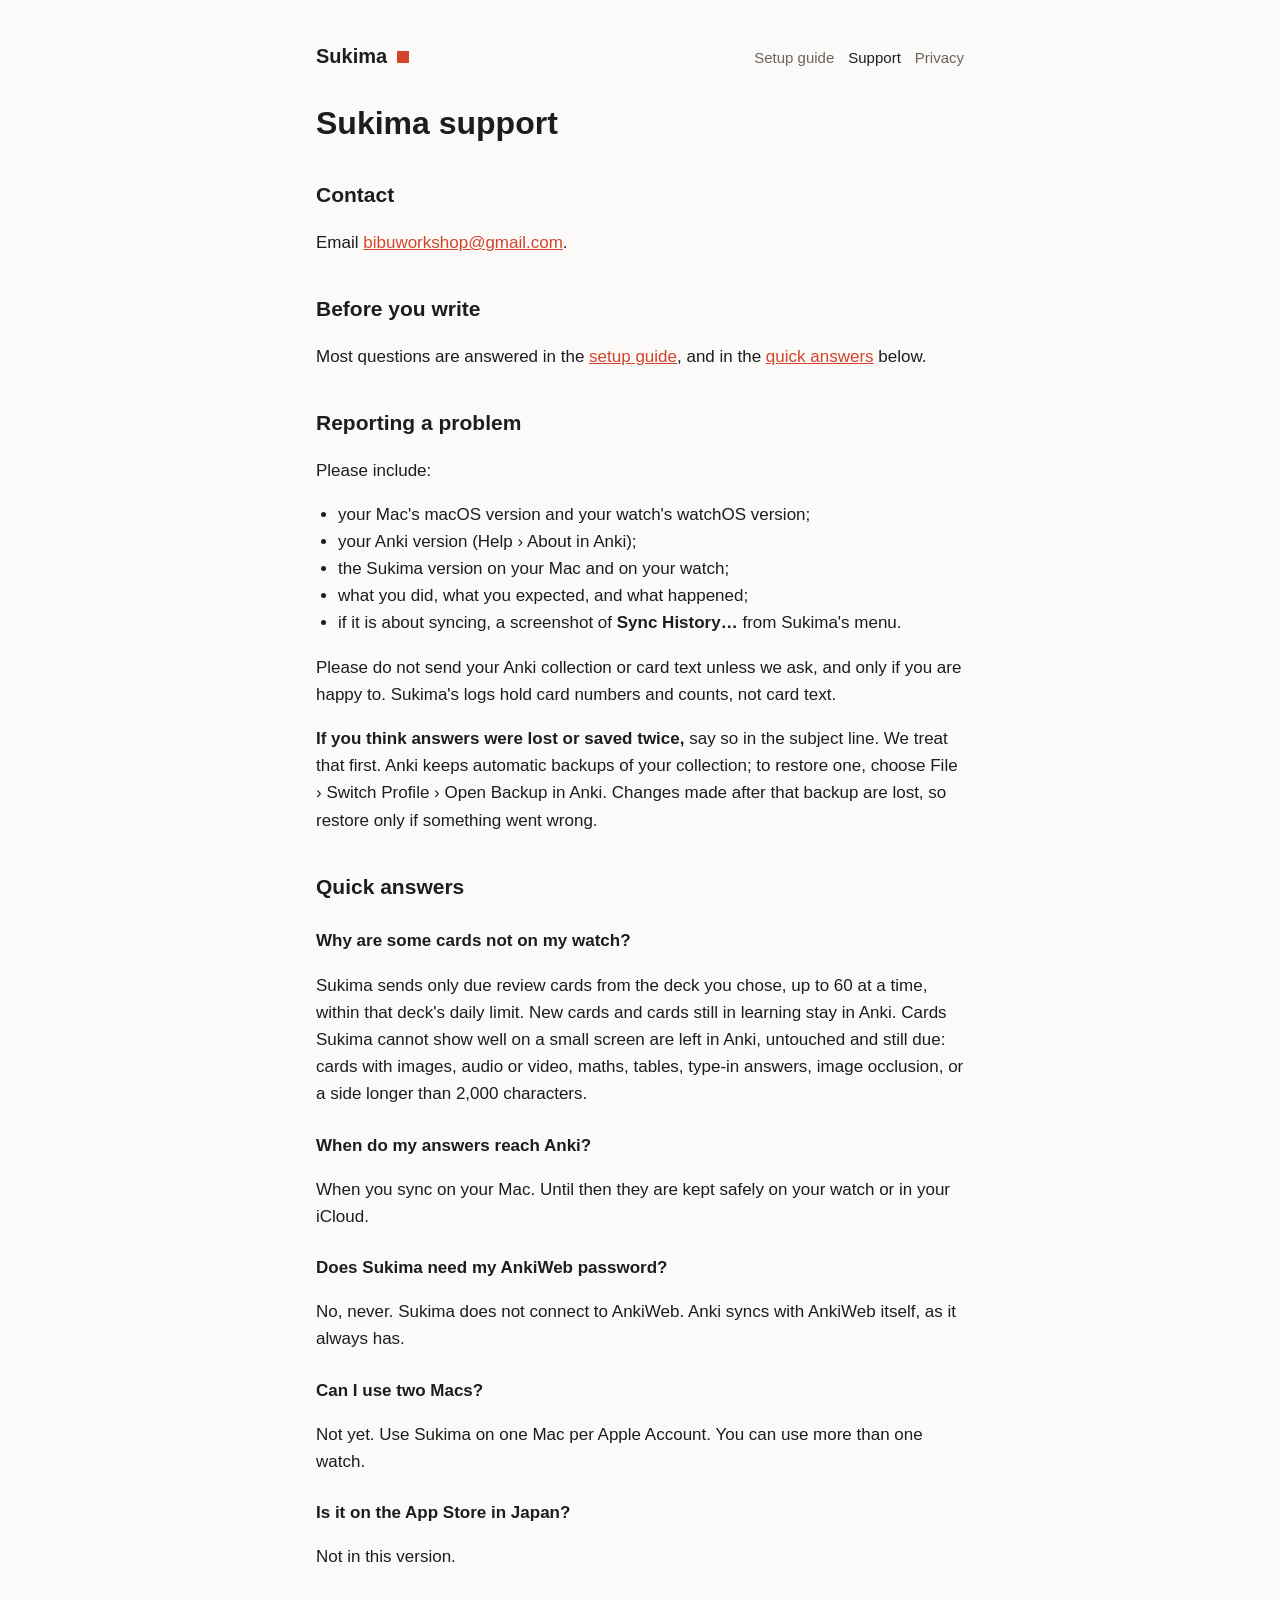
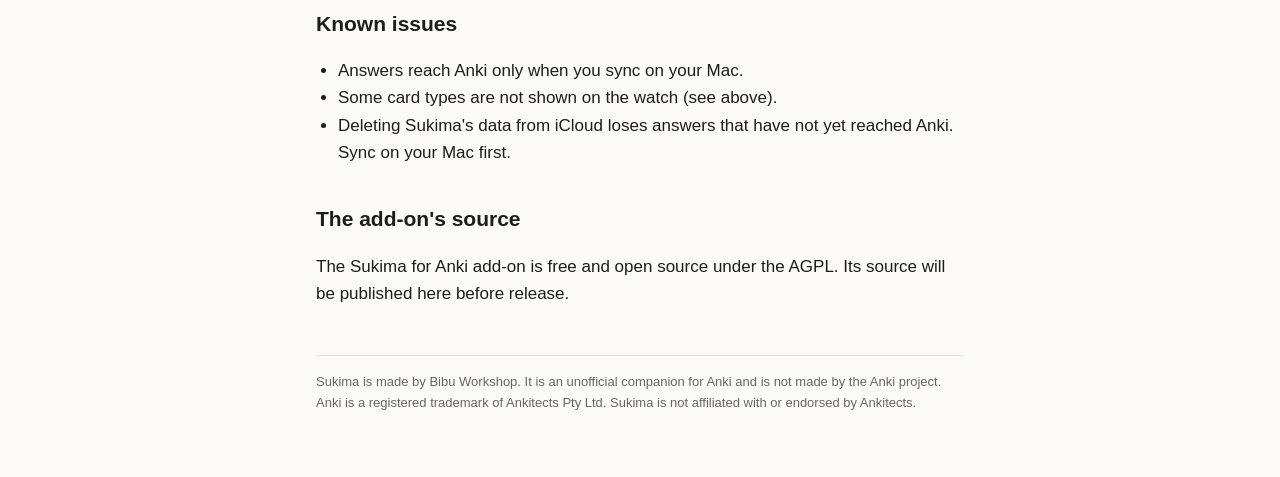
==== support/index.html @ 81890bb4 "Support site: home, support, privacy; setup guide placeholder Co-Authored-By: Claude Opus 5.5 <norep" ====
<!doctype html>
<html lang="en">
<head>
<meta charset="utf-8">
<meta name="viewport" content="width=device-width, initial-scale=1">
<title>Sukima support</title>
<link rel="stylesheet" href="../style.css">
</head>
<body>
<main>
<header><a class="brand" href="../">Sukima</a><span class="mark" aria-hidden="true"></span><nav><a href="../help/">Setup guide</a><a href="../support/" aria-current="page">Support</a><a href="../privacy/">Privacy</a></nav></header>
<h1>Sukima support</h1>
<h2>Contact</h2>
<p>Email <a href="mailto:bibuworkshop@gmail.com">bibuworkshop@gmail.com</a>.</p>
<h2>Before you write</h2>
<p>Most questions are answered in the <a href="../help/">setup guide</a>, and in the <a href="#quick-answers">quick answers</a> below.</p>
<h2>Reporting a problem</h2>
<p>Please include:</p>
<ul>
<li>your Mac's macOS version and your watch's watchOS version;</li>
<li>your Anki version (Help › About in Anki);</li>
<li>the Sukima version on your Mac and on your watch;</li>
<li>what you did, what you expected, and what happened;</li>
<li>if it is about syncing, a screenshot of <strong>Sync History…</strong> from Sukima's menu.</li>
</ul>
<p>Please do not send your Anki collection or card text unless we ask, and only if you are happy to. Sukima's logs hold card numbers and counts, not card text.</p>
<p><strong>If you think answers were lost or saved twice,</strong> say so in the subject line. We treat that first. Anki keeps automatic backups of your collection; to restore one, choose File › Switch Profile › Open Backup in Anki. Changes made after that backup are lost, so restore only if something went wrong.</p>
<h2 id="quick-answers">Quick answers</h2>
<h3 id="why-some-cards-are-not-on-my-watch">Why are some cards not on my watch?</h3>
<p>Sukima sends only due review cards from the deck you chose, up to 60 at a time, within that deck's daily limit. New cards and cards still in learning stay in Anki. Cards Sukima cannot show well on a small screen are left in Anki, untouched and still due: cards with images, audio or video, maths, tables, type-in answers, image occlusion, or a side longer than 2,000 characters.</p>
<h3>When do my answers reach Anki?</h3>
<p>When you sync on your Mac. Until then they are kept safely on your watch or in your iCloud.</p>
<h3>Does Sukima need my AnkiWeb password?</h3>
<p>No, never. Sukima does not connect to AnkiWeb. Anki syncs with AnkiWeb itself, as it always has.</p>
<h3>Can I use two Macs?</h3>
<p>Not yet. Use Sukima on one Mac per Apple Account. You can use more than one watch.</p>
<h3>Is it on the App Store in Japan?</h3>
<p>Not in this version.</p>
<h2>Known issues</h2>
<ul>
<li>Answers reach Anki only when you sync on your Mac.</li>
<li>Some card types are not shown on the watch (see above).</li>
<li>Deleting Sukima's data from iCloud loses answers that have not yet reached Anki. Sync on your Mac first.</li>
</ul>
<h2>The add-on's source</h2>
<p>The Sukima for Anki add-on is free and open source under the AGPL. Its source will be published here before release.</p>
<footer>Sukima is made by Bibu Workshop. It is an unofficial companion for Anki and is not made by the Anki project.<br>Anki is a registered trademark of Ankitects Pty Ltd. Sukima is not affiliated with or endorsed by Ankitects.</footer>
</main>
</body>
</html>
---- style.css ----
:root{--bg:#fbfaf8;--fg:#1f1d1b;--muted:#6b6560;--rule:#e4e0db;--accent:#d2452c}
@media (prefers-color-scheme:dark){:root{--bg:#141312;--fg:#efebe6;--muted:#a39d96;--rule:#34312e;--accent:#e8664d}}
*{box-sizing:border-box}
body{margin:0;background:var(--bg);color:var(--fg);font:17px/1.6 -apple-system,BlinkMacSystemFont,"Helvetica Neue",Helvetica,Arial,sans-serif}
main{max-width:680px;margin:0 auto;padding:40px 16px 64px}
header{display:flex;align-items:baseline;gap:10px;margin-bottom:32px}
.mark{display:inline-block;width:12px;height:12px;background:var(--accent)}
.brand{font-weight:700;font-size:20px;color:var(--fg);text-decoration:none}
nav{margin-left:auto;font-size:15px}
nav a{color:var(--muted);text-decoration:none;margin-left:14px}
nav a:hover,nav a[aria-current]{color:var(--fg)}
h1{font-size:32px;line-height:1.2;margin:0 0 16px}
h2{font-size:21px;margin:36px 0 8px}
h3{font-size:17px;margin:24px 0 4px}
a{color:var(--accent)}
.lead{font-size:20px}
footer{margin-top:48px;padding-top:16px;border-top:1px solid var(--rule);font-size:13px;color:var(--muted)}
ul{padding-left:22px}
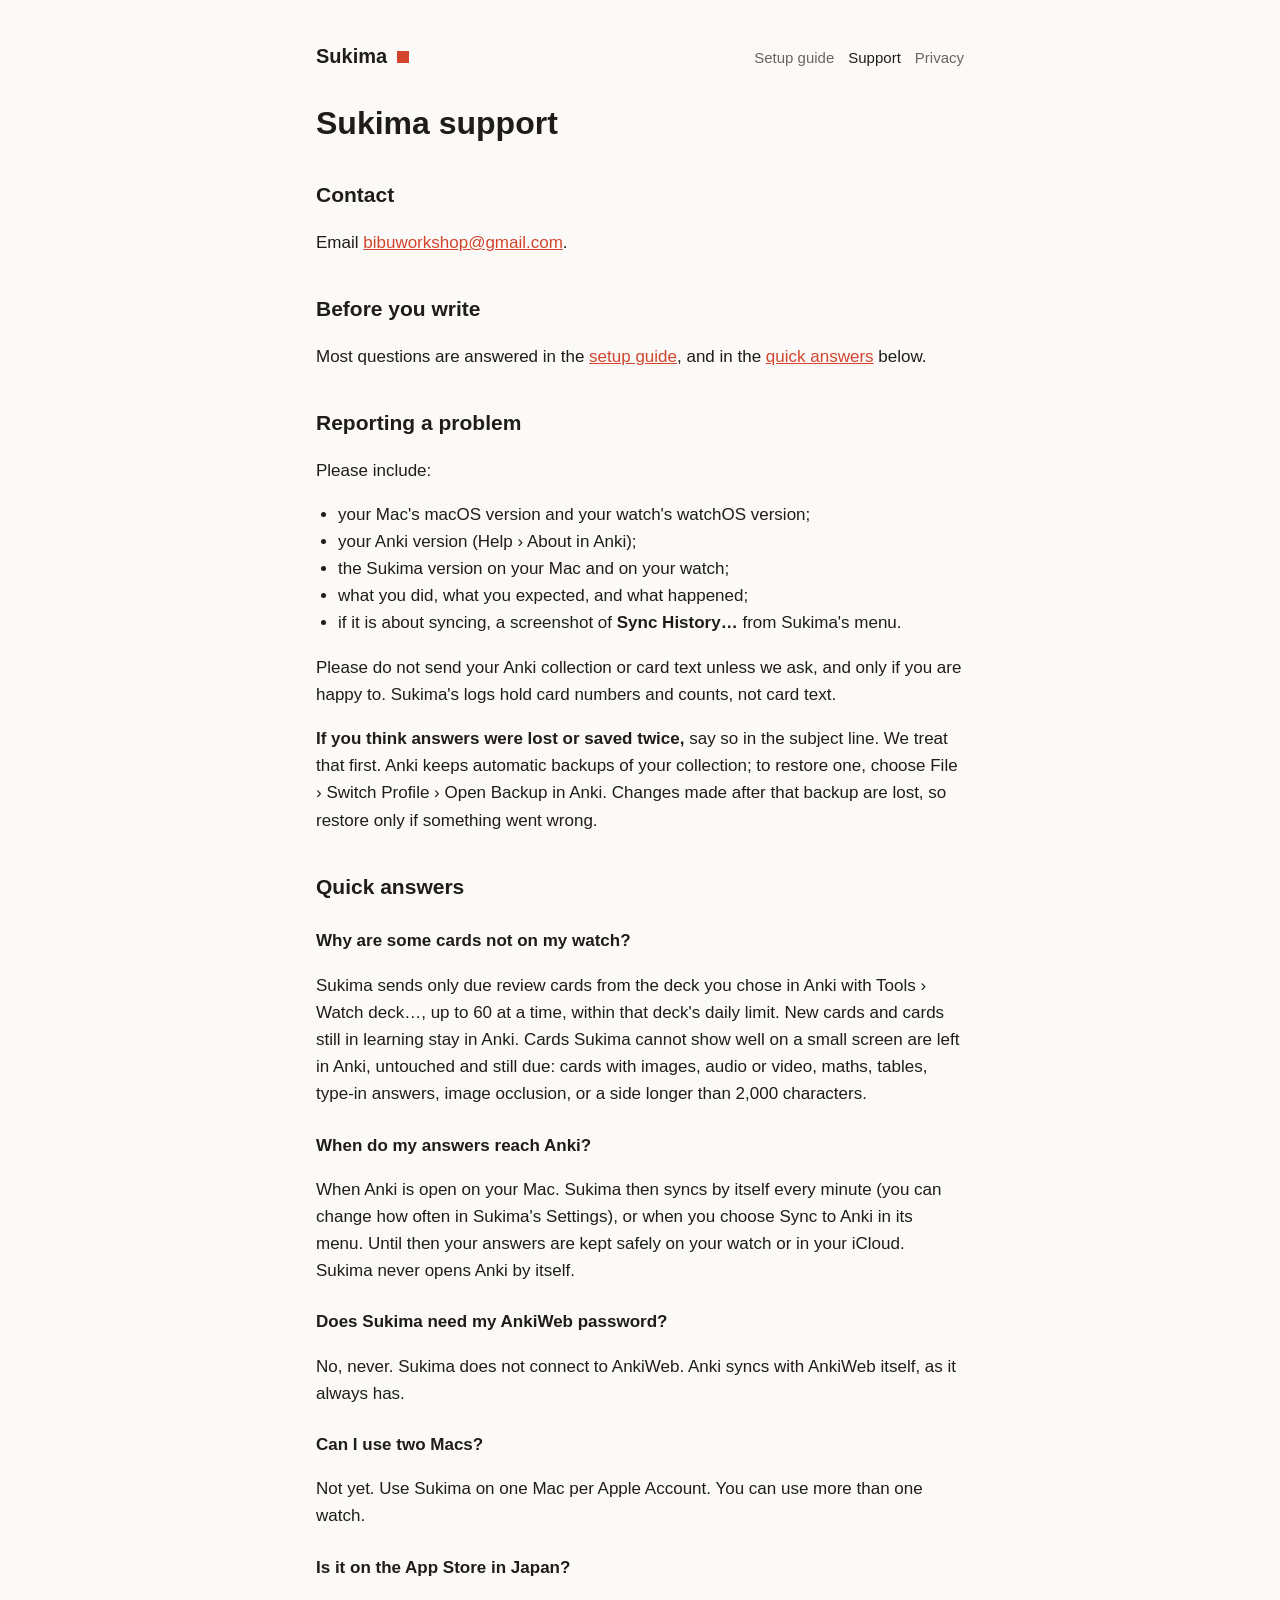
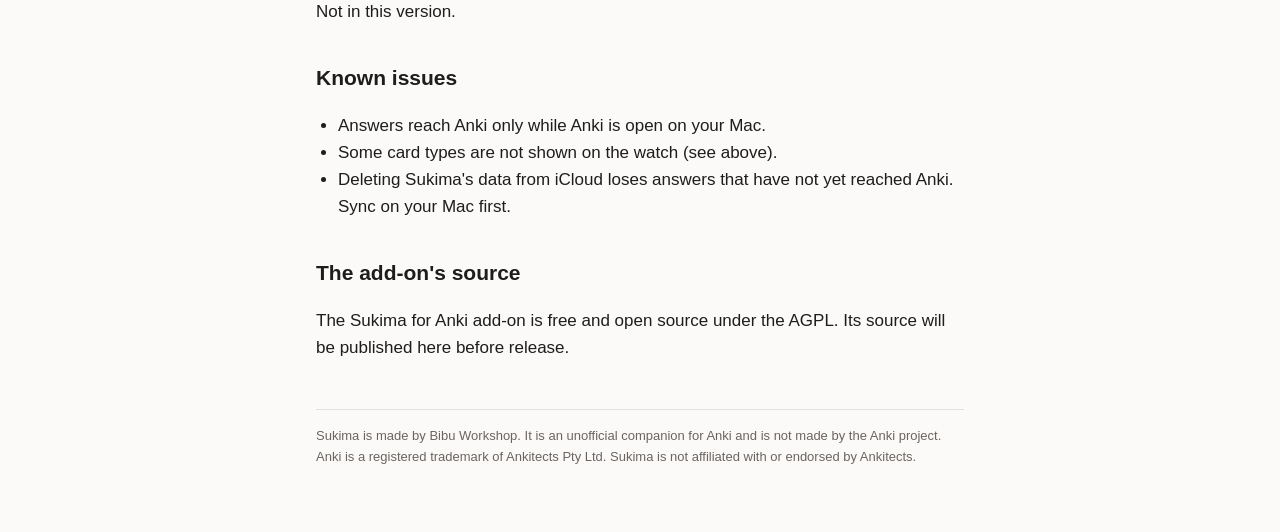
==== commit b2aaf59f: "Support: scheduled sync, the Watch deck menu, Known issues (design 1.15, S1) "When do my answers rea" ====
--- a/support/index.html
+++ b/support/index.html
@@ -27,9 +27,9 @@
 <p><strong>If you think answers were lost or saved twice,</strong> say so in the subject line. We treat that first. Anki keeps automatic backups of your collection; to restore one, choose File › Switch Profile › Open Backup in Anki. Changes made after that backup are lost, so restore only if something went wrong.</p>
 <h2 id="quick-answers">Quick answers</h2>
 <h3 id="why-some-cards-are-not-on-my-watch">Why are some cards not on my watch?</h3>
-<p>Sukima sends only due review cards from the deck you chose, up to 60 at a time, within that deck's daily limit. New cards and cards still in learning stay in Anki. Cards Sukima cannot show well on a small screen are left in Anki, untouched and still due: cards with images, audio or video, maths, tables, type-in answers, image occlusion, or a side longer than 2,000 characters.</p>
+<p>Sukima sends only due review cards from the deck you chose in Anki with Tools › Watch deck…, up to 60 at a time, within that deck's daily limit. New cards and cards still in learning stay in Anki. Cards Sukima cannot show well on a small screen are left in Anki, untouched and still due: cards with images, audio or video, maths, tables, type-in answers, image occlusion, or a side longer than 2,000 characters.</p>
 <h3>When do my answers reach Anki?</h3>
-<p>When you sync on your Mac. Until then they are kept safely on your watch or in your iCloud.</p>
+<p>When Anki is open on your Mac. Sukima then syncs by itself every minute (you can change how often in Sukima's Settings), or when you choose Sync to Anki in its menu. Until then your answers are kept safely on your watch or in your iCloud. Sukima never opens Anki by itself.</p>
 <h3>Does Sukima need my AnkiWeb password?</h3>
 <p>No, never. Sukima does not connect to AnkiWeb. Anki syncs with AnkiWeb itself, as it always has.</p>
 <h3>Can I use two Macs?</h3>
@@ -38,7 +38,7 @@
 <p>Not in this version.</p>
 <h2>Known issues</h2>
 <ul>
-<li>Answers reach Anki only when you sync on your Mac.</li>
+<li>Answers reach Anki only while Anki is open on your Mac.</li>
 <li>Some card types are not shown on the watch (see above).</li>
 <li>Deleting Sukima's data from iCloud loses answers that have not yet reached Anki. Sync on your Mac first.</li>
 </ul>
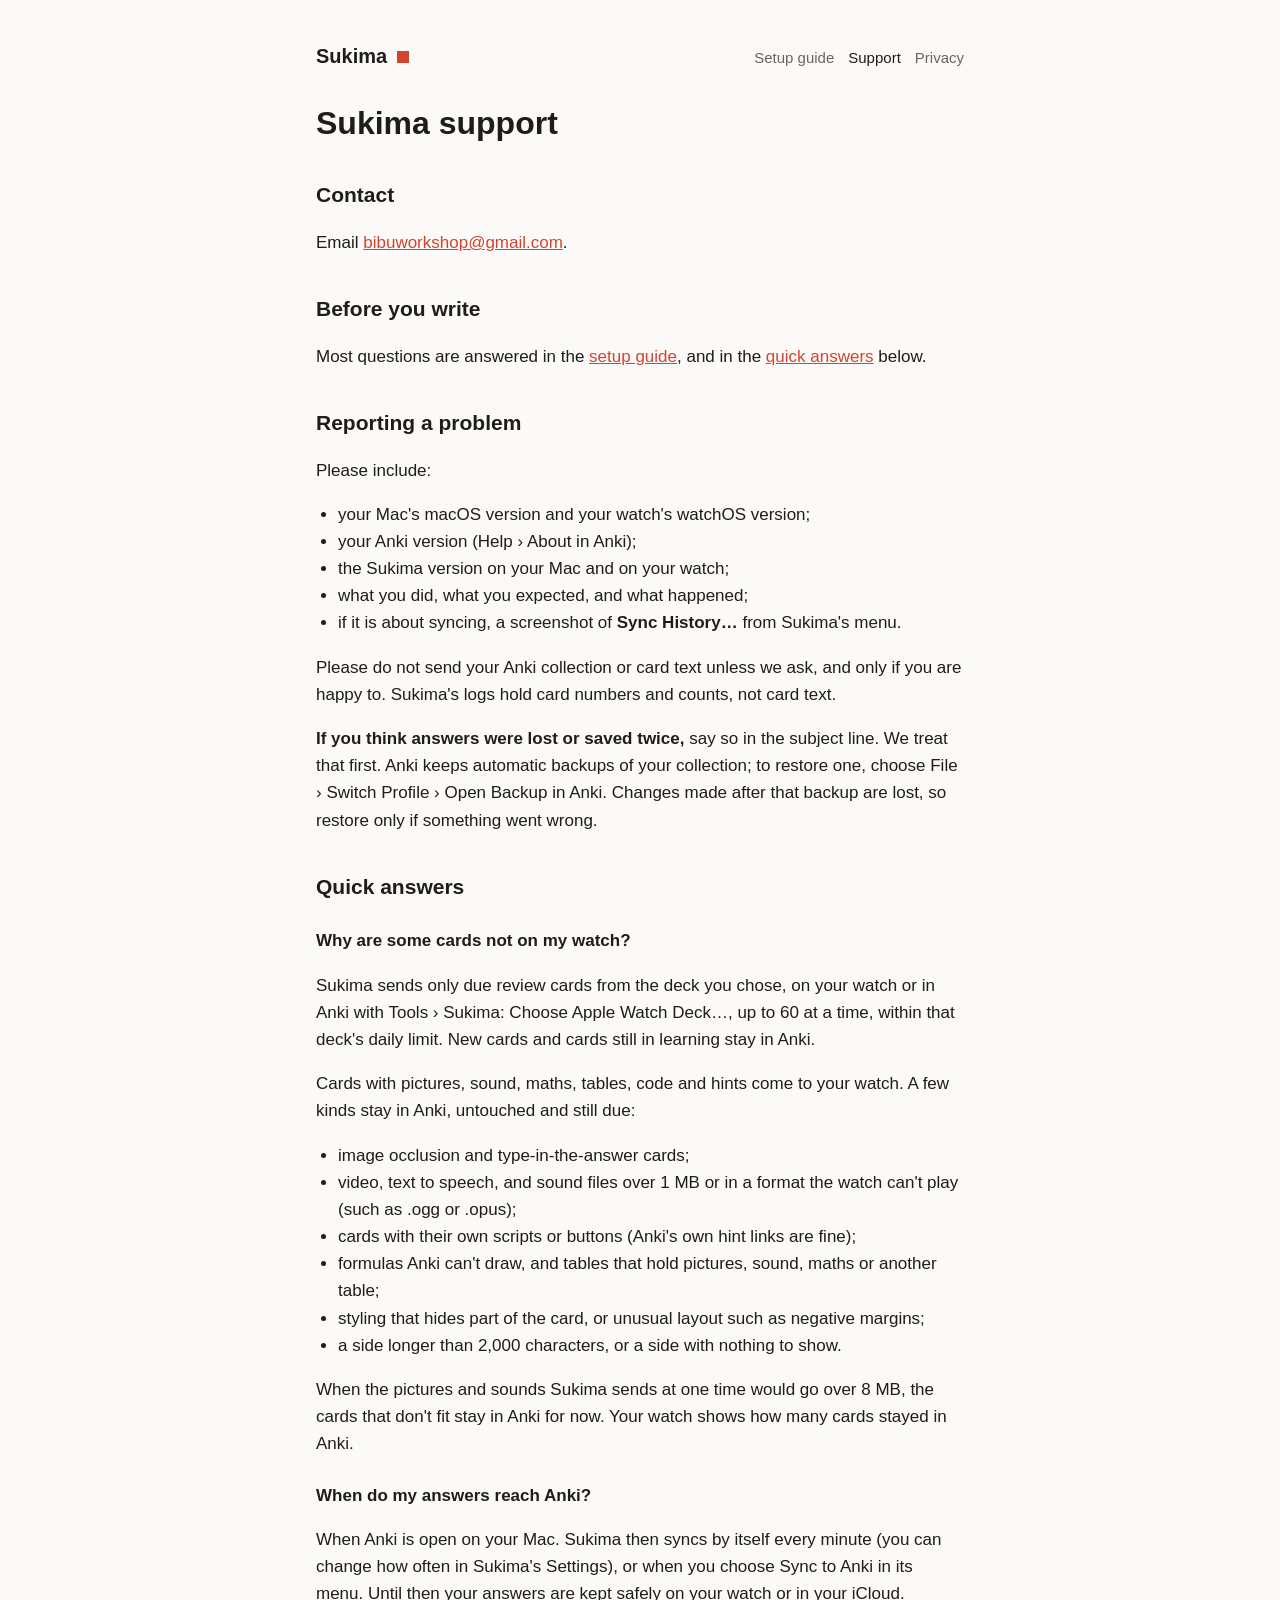
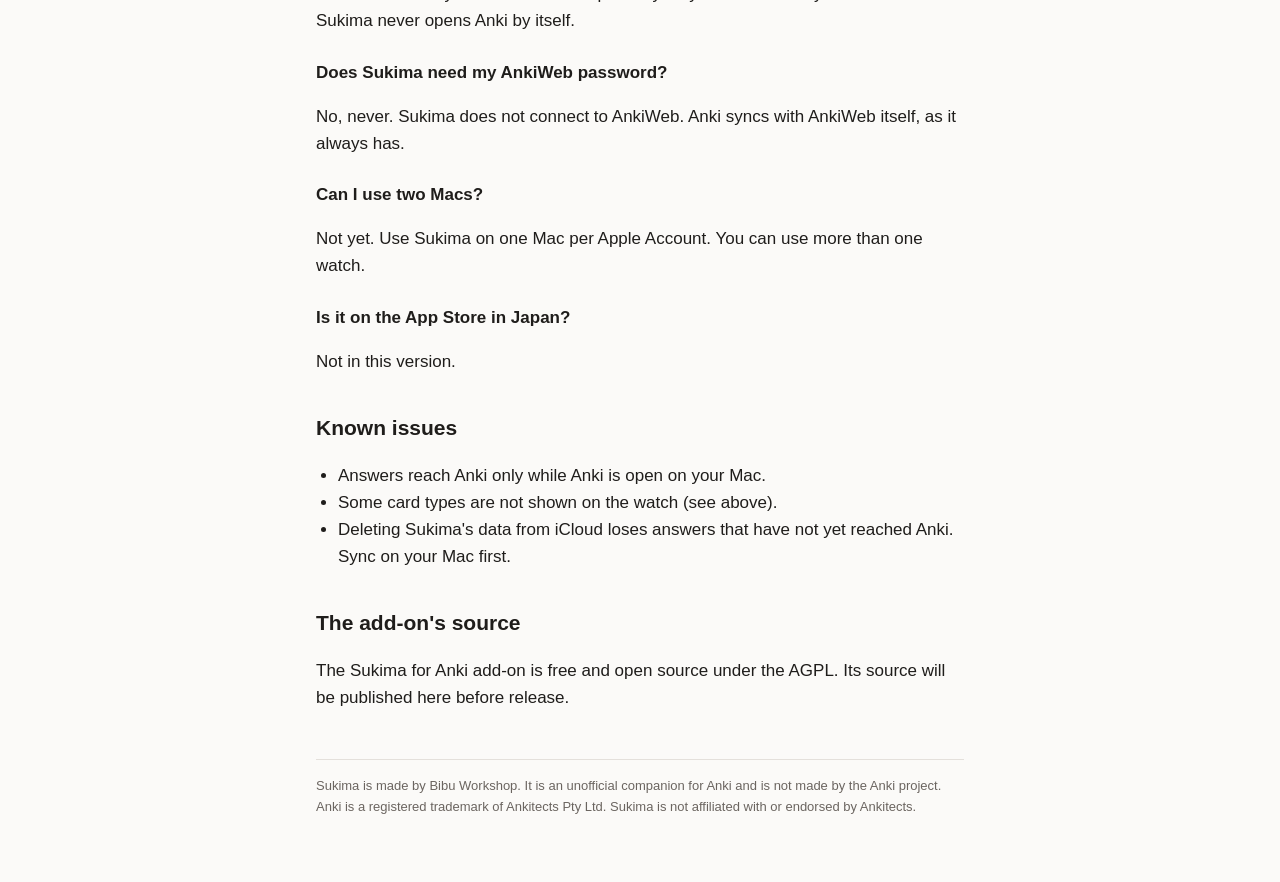
==== commit bd7e3153: "Support: why some cards are not on the watch, for 1.0 (support-site.md 0.6, section 4, DEC-228) Co-A" ====
--- a/support/index.html
+++ b/support/index.html
@@ -27,7 +27,17 @@
 <p><strong>If you think answers were lost or saved twice,</strong> say so in the subject line. We treat that first. Anki keeps automatic backups of your collection; to restore one, choose File › Switch Profile › Open Backup in Anki. Changes made after that backup are lost, so restore only if something went wrong.</p>
 <h2 id="quick-answers">Quick answers</h2>
 <h3 id="why-some-cards-are-not-on-my-watch">Why are some cards not on my watch?</h3>
-<p>Sukima sends only due review cards from the deck you chose in Anki with Tools › Watch deck…, up to 60 at a time, within that deck's daily limit. New cards and cards still in learning stay in Anki. Cards Sukima cannot show well on a small screen are left in Anki, untouched and still due: cards with images, audio or video, maths, tables, type-in answers, image occlusion, or a side longer than 2,000 characters.</p>
+<p>Sukima sends only due review cards from the deck you chose, on your watch or in Anki with Tools › Sukima: Choose Apple Watch Deck…, up to 60 at a time, within that deck's daily limit. New cards and cards still in learning stay in Anki.</p>
+<p>Cards with pictures, sound, maths, tables, code and hints come to your watch. A few kinds stay in Anki, untouched and still due:</p>
+<ul>
+<li>image occlusion and type-in-the-answer cards;</li>
+<li>video, text to speech, and sound files over 1 MB or in a format the watch can't play (such as .ogg or .opus);</li>
+<li>cards with their own scripts or buttons (Anki's own hint links are fine);</li>
+<li>formulas Anki can't draw, and tables that hold pictures, sound, maths or another table;</li>
+<li>styling that hides part of the card, or unusual layout such as negative margins;</li>
+<li>a side longer than 2,000 characters, or a side with nothing to show.</li>
+</ul>
+<p>When the pictures and sounds Sukima sends at one time would go over 8 MB, the cards that don't fit stay in Anki for now. Your watch shows how many cards stayed in Anki.</p>
 <h3>When do my answers reach Anki?</h3>
 <p>When Anki is open on your Mac. Sukima then syncs by itself every minute (you can change how often in Sukima's Settings), or when you choose Sync to Anki in its menu. Until then your answers are kept safely on your watch or in your iCloud. Sukima never opens Anki by itself.</p>
 <h3>Does Sukima need my AnkiWeb password?</h3>
